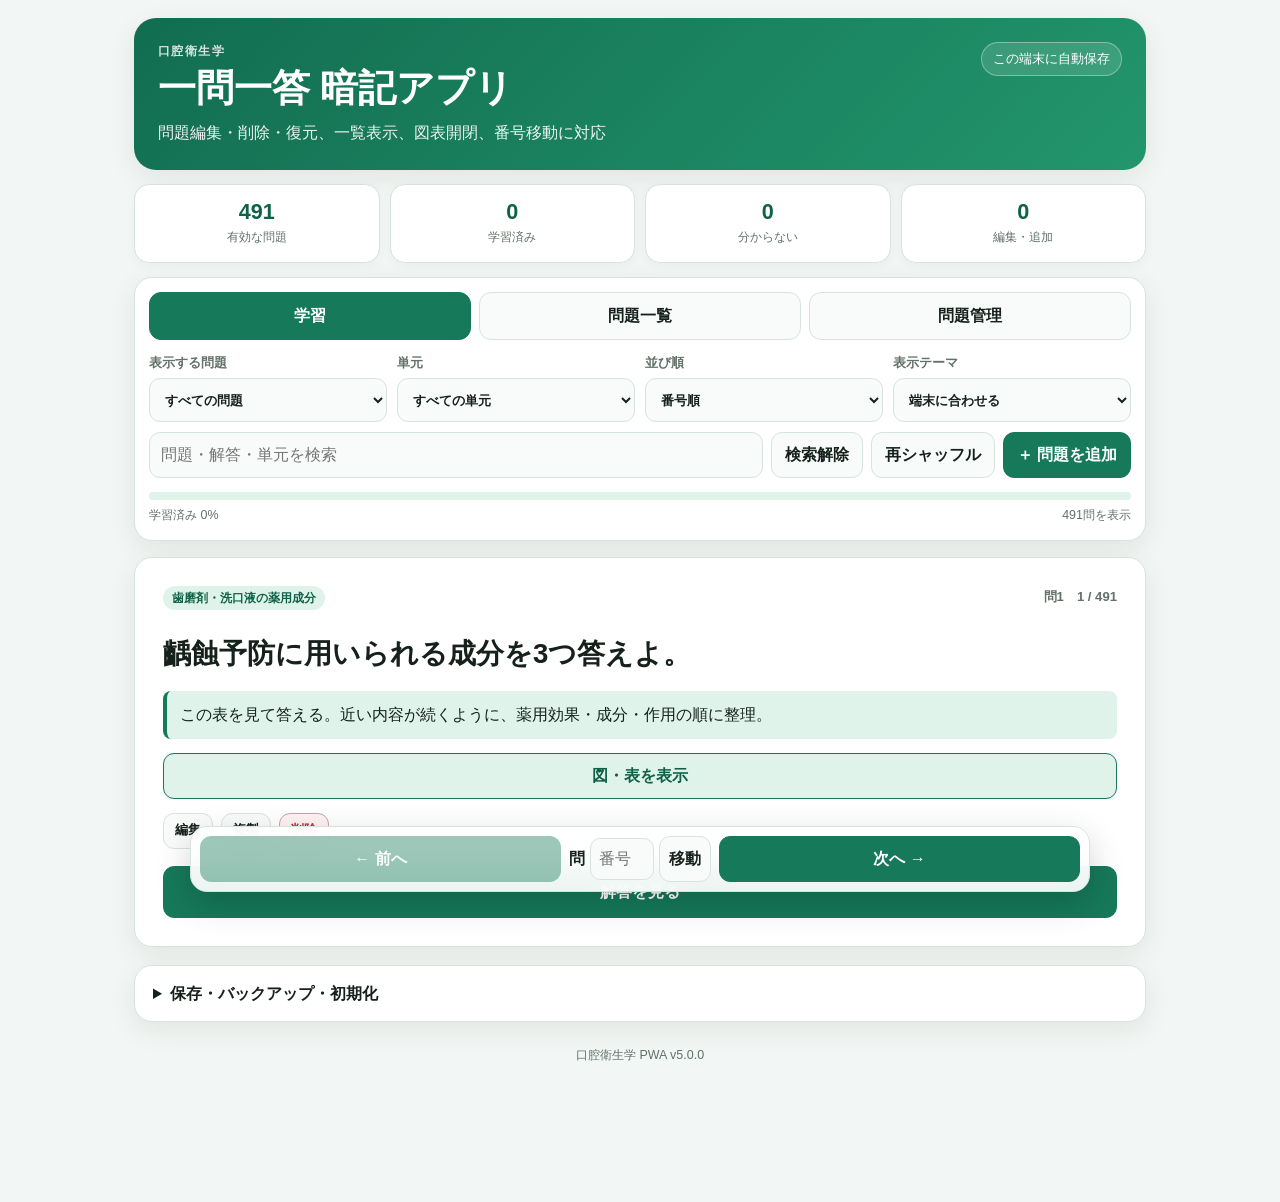
==== update.html @ 80c4a99f "Add files via upload" ====
<!doctype html>
<html lang="ja">
<head>
<meta charset="utf-8">
<meta name="viewport" content="width=device-width,initial-scale=1,viewport-fit=cover">
<title>口腔衛生学アプリ 強制更新</title>
<style>
body{font-family:-apple-system,BlinkMacSystemFont,"Hiragino Sans","Yu Gothic",sans-serif;background:#eef6f2;color:#17342b;margin:0;min-height:100vh;display:grid;place-items:center;padding:24px;box-sizing:border-box}.card{width:min(620px,100%);background:#fff;border:1px solid #cfe1d9;border-radius:24px;padding:28px;box-shadow:0 18px 50px rgba(22,80,60,.12)}h1{margin:0 0 12px;color:#087451;font-size:1.7rem}p{line-height:1.75}.status{background:#e3f5ed;border-radius:14px;padding:14px;margin:18px 0;font-weight:700}button{width:100%;border:0;border-radius:14px;padding:16px;background:#087451;color:#fff;font-size:1.05rem;font-weight:800}.small{font-size:.84rem;color:#60756d}code{overflow-wrap:anywhere}
</style>
</head>
<body><main class="card"><h1>アプリをv8へ強制更新</h1><p>古いアプリのキャッシュだけを削除します。<strong>学習記録・編集した問題・追加画像の保存データは削除しません。</strong></p><div class="status" id="status">更新準備中…</div><button id="run">更新を実行する</button><p class="small">処理後、自動的に <code>index.html?v=8.0.0</code> を開きます。</p></main>
<script>
async function run(){
 const status=document.getElementById('status'); const button=document.getElementById('run');
 button.disabled=true; status.textContent='古いキャッシュを削除しています…';
 try{
   if('serviceWorker' in navigator){
     const regs=await navigator.serviceWorker.getRegistrations();
     await Promise.all(regs.map(r=>r.unregister()));
   }
   if('caches' in window){
     const names=await caches.keys();
     await Promise.all(names.map(n=>caches.delete(n)));
   }
   status.textContent='完了しました。v8を開きます…';
   setTimeout(()=>location.replace('./index.html?v=8.0.0&forced='+Date.now()),600);
 }catch(e){
   status.textContent='更新処理でエラーが出ました。もう一度押してください。';
   button.disabled=false;
 }
}
document.getElementById('run').addEventListener('click',run);
setTimeout(run,500);
</script></body></html>
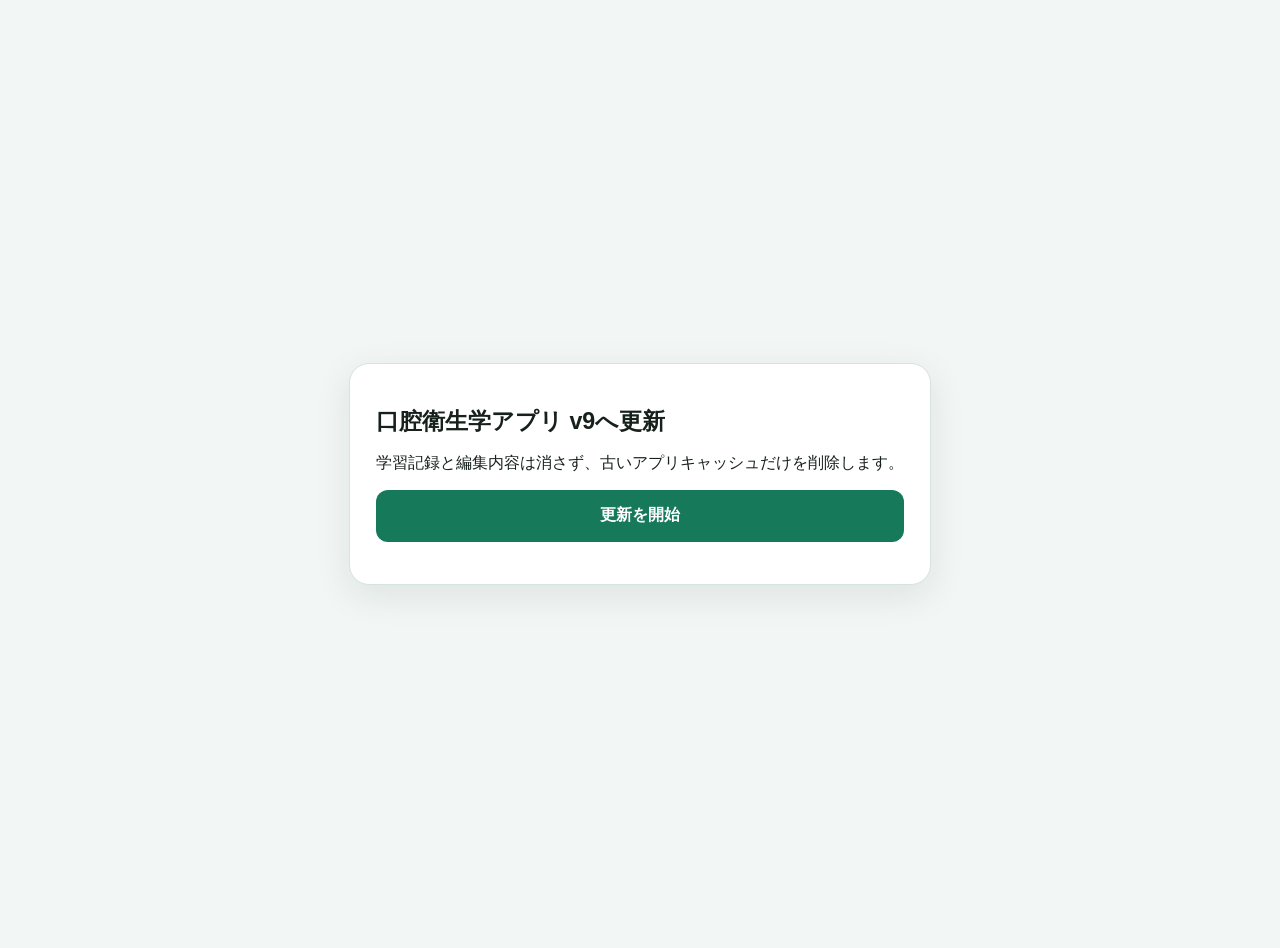
==== commit 919a32cb: "Add files via upload" ====
--- a/update.html
+++ b/update.html
@@ -1,34 +1 @@
-<!doctype html>
-<html lang="ja">
-<head>
-<meta charset="utf-8">
-<meta name="viewport" content="width=device-width,initial-scale=1,viewport-fit=cover">
-<title>口腔衛生学アプリ 強制更新</title>
-<style>
-body{font-family:-apple-system,BlinkMacSystemFont,"Hiragino Sans","Yu Gothic",sans-serif;background:#eef6f2;color:#17342b;margin:0;min-height:100vh;display:grid;place-items:center;padding:24px;box-sizing:border-box}.card{width:min(620px,100%);background:#fff;border:1px solid #cfe1d9;border-radius:24px;padding:28px;box-shadow:0 18px 50px rgba(22,80,60,.12)}h1{margin:0 0 12px;color:#087451;font-size:1.7rem}p{line-height:1.75}.status{background:#e3f5ed;border-radius:14px;padding:14px;margin:18px 0;font-weight:700}button{width:100%;border:0;border-radius:14px;padding:16px;background:#087451;color:#fff;font-size:1.05rem;font-weight:800}.small{font-size:.84rem;color:#60756d}code{overflow-wrap:anywhere}
-</style>
-</head>
-<body><main class="card"><h1>アプリをv8へ強制更新</h1><p>古いアプリのキャッシュだけを削除します。<strong>学習記録・編集した問題・追加画像の保存データは削除しません。</strong></p><div class="status" id="status">更新準備中…</div><button id="run">更新を実行する</button><p class="small">処理後、自動的に <code>index.html?v=8.0.0</code> を開きます。</p></main>
-<script>
-async function run(){
- const status=document.getElementById('status'); const button=document.getElementById('run');
- button.disabled=true; status.textContent='古いキャッシュを削除しています…';
- try{
-   if('serviceWorker' in navigator){
-     const regs=await navigator.serviceWorker.getRegistrations();
-     await Promise.all(regs.map(r=>r.unregister()));
-   }
-   if('caches' in window){
-     const names=await caches.keys();
-     await Promise.all(names.map(n=>caches.delete(n)));
-   }
-   status.textContent='完了しました。v8を開きます…';
-   setTimeout(()=>location.replace('./index.html?v=8.0.0&forced='+Date.now()),600);
- }catch(e){
-   status.textContent='更新処理でエラーが出ました。もう一度押してください。';
-   button.disabled=false;
- }
-}
-document.getElementById('run').addEventListener('click',run);
-setTimeout(run,500);
-</script></body></html>+<!doctype html><html lang='ja'><meta charset='utf-8'><meta name='viewport' content='width=device-width,initial-scale=1'><title>口腔衛生学 v9 更新</title><style>body{font-family:-apple-system,BlinkMacSystemFont,'Hiragino Sans','Yu Gothic',sans-serif;background:#f2f6f4;color:#17211c;margin:0;min-height:100vh;display:grid;place-items:center;padding:24px}.card{max-width:560px;background:white;border:1px solid #d7e3dd;border-radius:20px;padding:26px;box-shadow:0 10px 36px #14382a18}h1{font-size:1.45rem}button{width:100%;min-height:52px;border:0;border-radius:12px;background:#16795a;color:white;font-size:1rem;font-weight:800}.status{margin-top:15px;color:#637169}</style><div class='card'><h1>口腔衛生学アプリ v9へ更新</h1><p>学習記録と編集内容は消さず、古いアプリキャッシュだけを削除します。</p><button id='go'>更新を開始</button><p id='status' class='status'></p></div><script>document.getElementById('go').onclick=async()=>{const s=document.getElementById('status');s.textContent='古いキャッシュを削除しています…';try{if('serviceWorker'in navigator){const rs=await navigator.serviceWorker.getRegistrations();await Promise.all(rs.map(r=>r.unregister()))}if('caches'in window){const ks=await caches.keys();await Promise.all(ks.map(k=>caches.delete(k)))}s.textContent='v9を開きます。容量修復の案内が出たらボタンを押してください。';setTimeout(()=>location.replace('./index.html?v=9.0.0&t='+Date.now()),700)}catch(e){s.textContent='更新に失敗しました。Safariで再読み込みしてください。'}}</script></html>
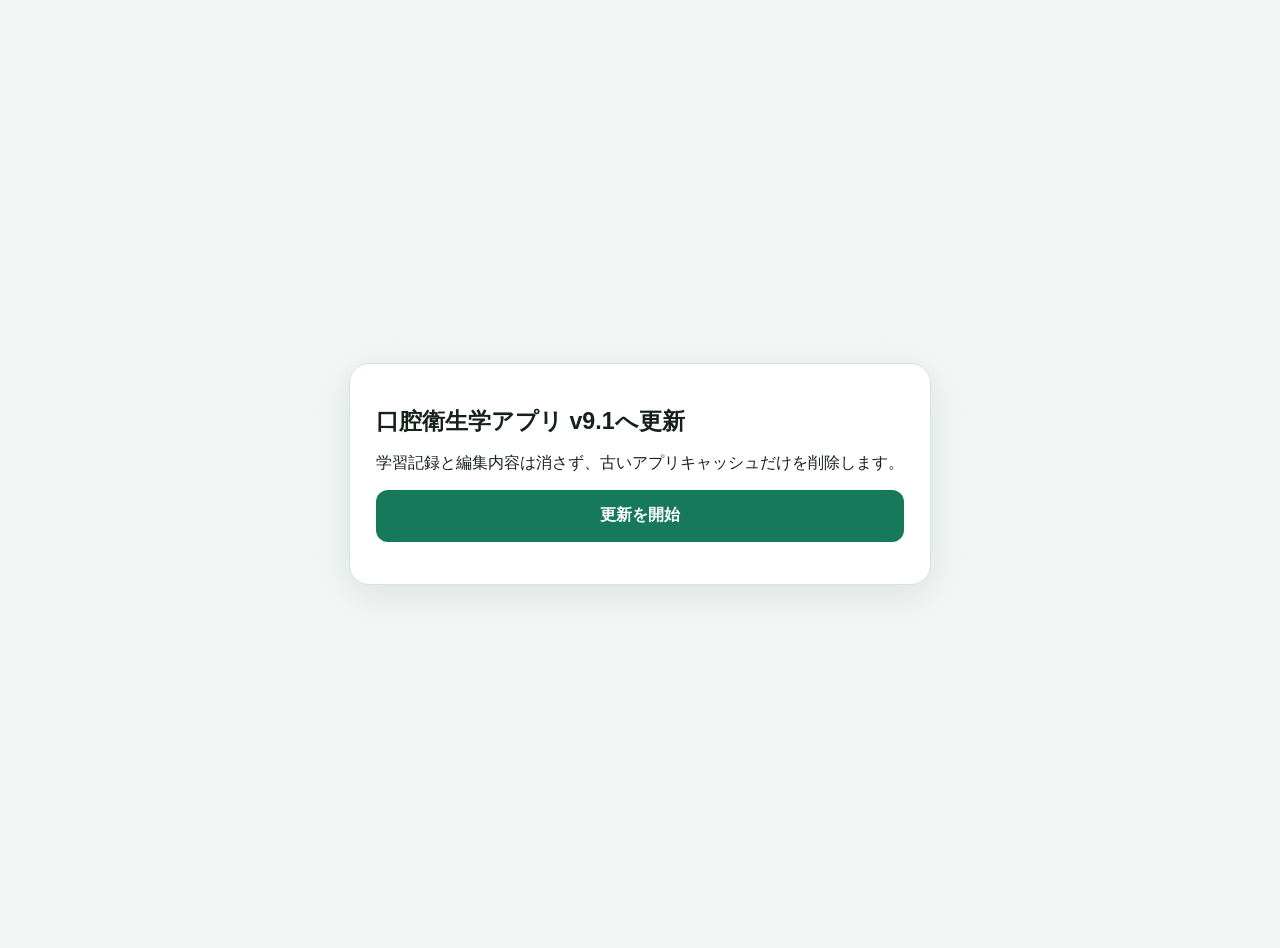
==== commit 46258097: "Add files via upload" ====
--- a/update.html
+++ b/update.html
@@ -1 +1 @@
-<!doctype html><html lang='ja'><meta charset='utf-8'><meta name='viewport' content='width=device-width,initial-scale=1'><title>口腔衛生学 v9 更新</title><style>body{font-family:-apple-system,BlinkMacSystemFont,'Hiragino Sans','Yu Gothic',sans-serif;background:#f2f6f4;color:#17211c;margin:0;min-height:100vh;display:grid;place-items:center;padding:24px}.card{max-width:560px;background:white;border:1px solid #d7e3dd;border-radius:20px;padding:26px;box-shadow:0 10px 36px #14382a18}h1{font-size:1.45rem}button{width:100%;min-height:52px;border:0;border-radius:12px;background:#16795a;color:white;font-size:1rem;font-weight:800}.status{margin-top:15px;color:#637169}</style><div class='card'><h1>口腔衛生学アプリ v9へ更新</h1><p>学習記録と編集内容は消さず、古いアプリキャッシュだけを削除します。</p><button id='go'>更新を開始</button><p id='status' class='status'></p></div><script>document.getElementById('go').onclick=async()=>{const s=document.getElementById('status');s.textContent='古いキャッシュを削除しています…';try{if('serviceWorker'in navigator){const rs=await navigator.serviceWorker.getRegistrations();await Promise.all(rs.map(r=>r.unregister()))}if('caches'in window){const ks=await caches.keys();await Promise.all(ks.map(k=>caches.delete(k)))}s.textContent='v9を開きます。容量修復の案内が出たらボタンを押してください。';setTimeout(()=>location.replace('./index.html?v=9.0.0&t='+Date.now()),700)}catch(e){s.textContent='更新に失敗しました。Safariで再読み込みしてください。'}}</script></html>+<!doctype html><html lang='ja'><meta charset='utf-8'><meta name='viewport' content='width=device-width,initial-scale=1'><title>口腔衛生学 v9.1 更新</title><style>body{font-family:-apple-system,BlinkMacSystemFont,'Hiragino Sans','Yu Gothic',sans-serif;background:#f2f6f4;color:#17211c;margin:0;min-height:100vh;display:grid;place-items:center;padding:24px}.card{max-width:560px;background:white;border:1px solid #d7e3dd;border-radius:20px;padding:26px;box-shadow:0 10px 36px #14382a18}h1{font-size:1.45rem}button{width:100%;min-height:52px;border:0;border-radius:12px;background:#16795a;color:white;font-size:1rem;font-weight:800}.status{margin-top:15px;color:#637169}</style><div class='card'><h1>口腔衛生学アプリ v9.1へ更新</h1><p>学習記録と編集内容は消さず、古いアプリキャッシュだけを削除します。</p><button id='go'>更新を開始</button><p id='status' class='status'></p></div><script>document.getElementById('go').onclick=async()=>{const s=document.getElementById('status');s.textContent='古いキャッシュを削除しています…';try{if('serviceWorker'in navigator){const rs=await navigator.serviceWorker.getRegistrations();await Promise.all(rs.map(r=>r.unregister()))}if('caches'in window){const ks=await caches.keys();await Promise.all(ks.map(k=>caches.delete(k)))}s.textContent='v9.1を開きます。容量修復の案内が出たらボタンを押してください。';setTimeout(()=>location.replace('./index.html?v=9.1.0&t='+Date.now()),700)}catch(e){s.textContent='更新に失敗しました。Safariで再読み込みしてください。'}}</script></html>
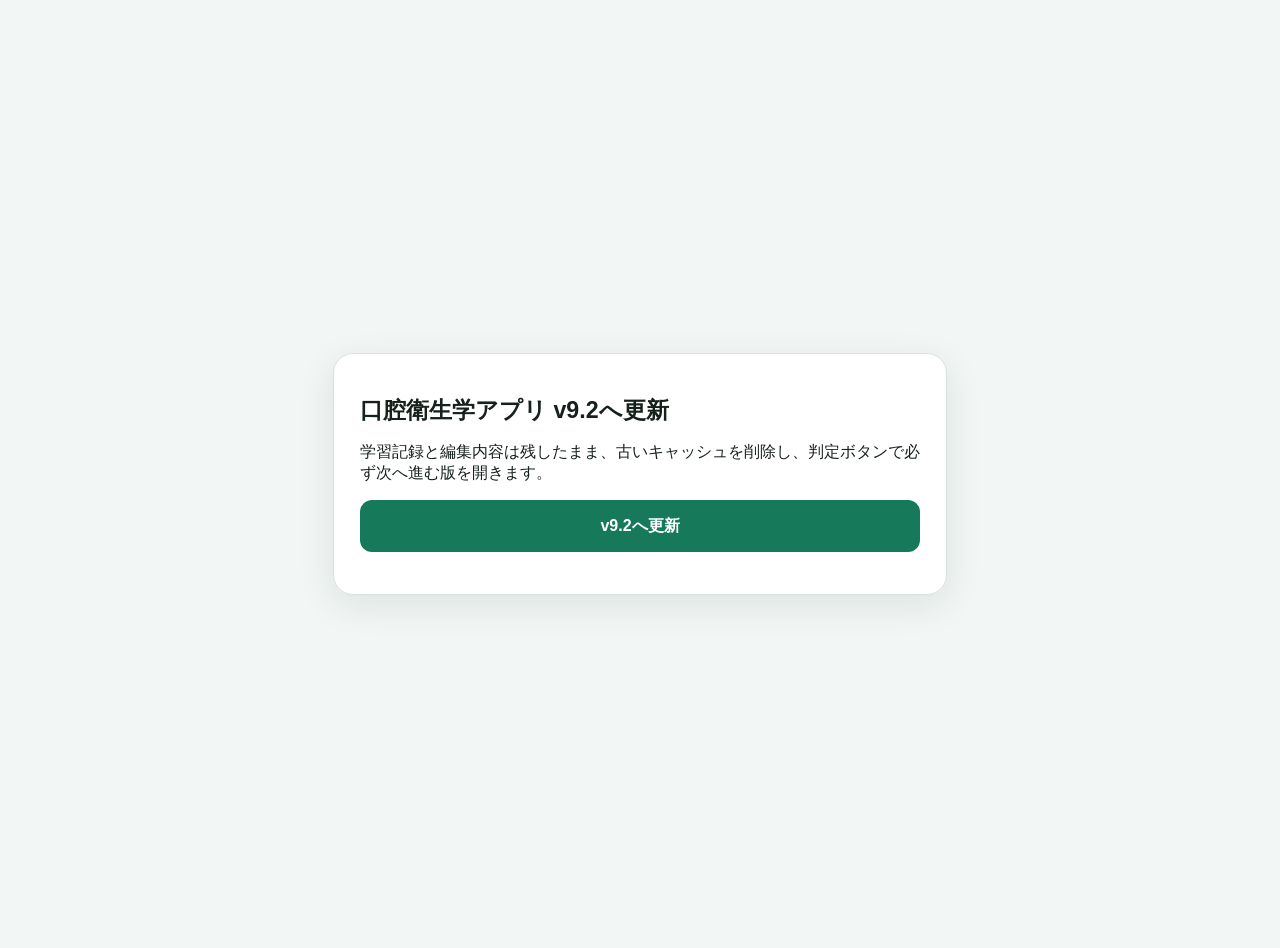
==== commit d3727731: "Add files via upload" ====
--- a/update.html
+++ b/update.html
@@ -1 +1 @@
-<!doctype html><html lang='ja'><meta charset='utf-8'><meta name='viewport' content='width=device-width,initial-scale=1'><title>口腔衛生学 v9.1 更新</title><style>body{font-family:-apple-system,BlinkMacSystemFont,'Hiragino Sans','Yu Gothic',sans-serif;background:#f2f6f4;color:#17211c;margin:0;min-height:100vh;display:grid;place-items:center;padding:24px}.card{max-width:560px;background:white;border:1px solid #d7e3dd;border-radius:20px;padding:26px;box-shadow:0 10px 36px #14382a18}h1{font-size:1.45rem}button{width:100%;min-height:52px;border:0;border-radius:12px;background:#16795a;color:white;font-size:1rem;font-weight:800}.status{margin-top:15px;color:#637169}</style><div class='card'><h1>口腔衛生学アプリ v9.1へ更新</h1><p>学習記録と編集内容は消さず、古いアプリキャッシュだけを削除します。</p><button id='go'>更新を開始</button><p id='status' class='status'></p></div><script>document.getElementById('go').onclick=async()=>{const s=document.getElementById('status');s.textContent='古いキャッシュを削除しています…';try{if('serviceWorker'in navigator){const rs=await navigator.serviceWorker.getRegistrations();await Promise.all(rs.map(r=>r.unregister()))}if('caches'in window){const ks=await caches.keys();await Promise.all(ks.map(k=>caches.delete(k)))}s.textContent='v9.1を開きます。容量修復の案内が出たらボタンを押してください。';setTimeout(()=>location.replace('./index.html?v=9.1.0&t='+Date.now()),700)}catch(e){s.textContent='更新に失敗しました。Safariで再読み込みしてください。'}}</script></html>+<!doctype html><html lang='ja'><meta charset='utf-8'><meta name='viewport' content='width=device-width,initial-scale=1'><title>口腔衛生学 v9.2 更新</title><style>body{font-family:-apple-system,BlinkMacSystemFont,'Hiragino Sans','Yu Gothic',sans-serif;background:#f2f6f4;color:#17211c;margin:0;min-height:100vh;display:grid;place-items:center;padding:24px}.card{max-width:560px;background:white;border:1px solid #d7e3dd;border-radius:20px;padding:26px;box-shadow:0 10px 36px #14382a18}h1{font-size:1.45rem}button{width:100%;min-height:52px;border:0;border-radius:12px;background:#16795a;color:white;font-size:1rem;font-weight:800}.status{margin-top:15px;color:#637169}</style><div class='card'><h1>口腔衛生学アプリ v9.2へ更新</h1><p>学習記録と編集内容は残したまま、古いキャッシュを削除し、判定ボタンで必ず次へ進む版を開きます。</p><button id='go'>v9.2へ更新</button><p id='status' class='status'></p></div><script>document.getElementById('go').onclick=async()=>{const s=document.getElementById('status');s.textContent='古いキャッシュを削除しています…';try{if('serviceWorker'in navigator){const rs=await navigator.serviceWorker.getRegistrations();await Promise.all(rs.map(r=>r.unregister()))}if('caches'in window){const ks=await caches.keys();await Promise.all(ks.map(k=>caches.delete(k)))}s.textContent='v9.2を開きます…';setTimeout(()=>location.replace('./index.html?v=9.2.0&t='+Date.now()),500)}catch(e){s.textContent='更新に失敗しました。Safariで再読み込みしてください。'}}</script></html>
